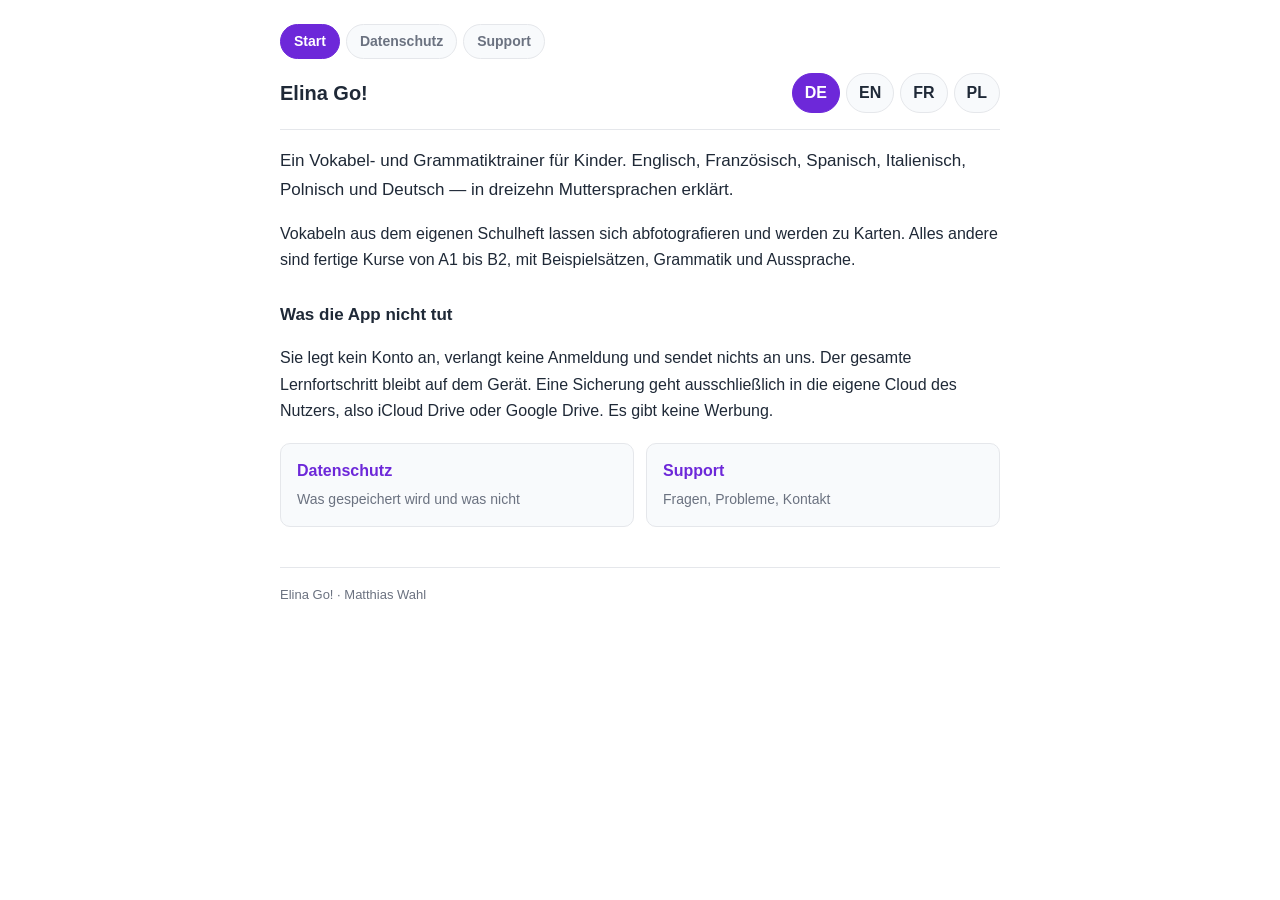
==== index.html @ 17436738 "The public pages: start, privacy and support in four languages" ====
<!doctype html>
<html lang="de">
<head>
<meta charset="utf-8" />
<meta name="viewport" content="width=device-width, initial-scale=1" />
<meta name="robots" content="all" />
<title>Elina Go!</title>
<link rel="icon" href="icon.png" />
<link rel="stylesheet" href="style.css" />
</head>
<body>
<div class="wrap">
  <div class="pages"><a href="./" aria-current="page">Start</a><a href="datenschutz.html">Datenschutz</a><a href="support.html">Support</a></div>
  <header>
    <h1>Elina Go!</h1>
    <nav aria-label="Sprache / Language">
      <button data-go="de" aria-current="true">DE</button><button data-go="en">EN</button><button data-go="fr">FR</button><button data-go="pl">PL</button>
    </nav>
  </header>

  <section data-lang="de" class="active">
    <p class="lead">Ein Vokabel- und Grammatiktrainer für Kinder. Englisch, Französisch, Spanisch,
      Italienisch, Polnisch und Deutsch — in dreizehn Muttersprachen erklärt.</p>
    <p>Vokabeln aus dem eigenen Schulheft lassen sich abfotografieren und werden zu Karten. Alles
      andere sind fertige Kurse von A1 bis B2, mit Beispielsätzen, Grammatik und Aussprache.</p>
    <h2>Was die App nicht tut</h2>
    <p>Sie legt kein Konto an, verlangt keine Anmeldung und sendet nichts an uns. Der gesamte
      Lernfortschritt bleibt auf dem Gerät. Eine Sicherung geht ausschließlich in die eigene Cloud
      des Nutzers, also iCloud Drive oder Google Drive. Es gibt keine Werbung.</p>
    <div class="cards">
      <a href="datenschutz.html"><strong>Datenschutz</strong><span>Was gespeichert wird und was nicht</span></a>
      <a href="support.html"><strong>Support</strong><span>Fragen, Probleme, Kontakt</span></a>
    </div>
  </section>

  <section data-lang="en">
    <p class="lead">A vocabulary and grammar trainer for children. English, French, Spanish, Italian,
      Polish and German — explained in thirteen native languages.</p>
    <p>Words from a child's own exercise book can be photographed and turned into cards. Everything
      else comes as prepared courses from A1 to B2, with example sentences, grammar and pronunciation.</p>
    <h2>What the app does not do</h2>
    <p>It creates no account, asks for no sign-in and sends us nothing. All learning progress stays on
      the device. A backup goes only into the user's own cloud, that is iCloud Drive or Google Drive.
      There are no adverts.</p>
    <div class="cards">
      <a href="datenschutz.html"><strong>Privacy</strong><span>What is stored and what is not</span></a>
      <a href="support.html"><strong>Support</strong><span>Questions, problems, contact</span></a>
    </div>
  </section>

  <section data-lang="fr">
    <p class="lead">Un entraîneur de vocabulaire et de grammaire pour les enfants. Anglais, français,
      espagnol, italien, polonais et allemand — expliqué en treize langues maternelles.</p>
    <p>Les mots du cahier d'école peuvent être photographiés et deviennent des cartes. Le reste, ce
      sont des cours prêts de A1 à B2, avec phrases d'exemple, grammaire et prononciation.</p>
    <h2>Ce que l'application ne fait pas</h2>
    <p>Elle ne crée aucun compte, ne demande aucune inscription et ne nous envoie rien. Toute la
      progression reste sur l'appareil. Une sauvegarde va uniquement dans le nuage personnel de
      l'utilisateur, iCloud Drive ou Google Drive. Il n'y a aucune publicité.</p>
    <div class="cards">
      <a href="datenschutz.html"><strong>Confidentialité</strong><span>Ce qui est enregistré, et ce qui ne l'est pas</span></a>
      <a href="support.html"><strong>Assistance</strong><span>Questions, problèmes, contact</span></a>
    </div>
  </section>

  <section data-lang="pl">
    <p class="lead">Trener słówek i gramatyki dla dzieci. Angielski, francuski, hiszpański, włoski,
      polski i niemiecki — objaśniany w trzynastu językach ojczystych.</p>
    <p>Słówka z własnego zeszytu można sfotografować, a aplikacja zrobi z nich fiszki. Reszta to
      gotowe kursy od A1 do B2, ze zdaniami przykładowymi, gramatyką i wymową.</p>
    <h2>Czego aplikacja nie robi</h2>
    <p>Nie zakłada konta, nie wymaga logowania i niczego do nas nie wysyła. Cały postęp zostaje na
      urządzeniu. Kopia zapasowa trafia wyłącznie do własnej chmury użytkownika, czyli iCloud Drive
      lub Google Drive. Nie ma reklam.</p>
    <div class="cards">
      <a href="datenschutz.html"><strong>Prywatność</strong><span>Co jest zapisywane, a co nie</span></a>
      <a href="support.html"><strong>Pomoc</strong><span>Pytania, problemy, kontakt</span></a>
    </div>
  </section>

  <footer>Elina Go! · <span>Matthias Wahl</span></footer>
</div>
<script>
  const buttons = document.querySelectorAll('nav button');
  const sections = document.querySelectorAll('section[data-lang]');
  function show(lang) {
    sections.forEach(s => s.classList.toggle('active', s.dataset.lang === lang));
    buttons.forEach(b => b.setAttribute('aria-current', b.dataset.go === lang ? 'true' : 'false'));
    document.documentElement.lang = lang;
    try { history.replaceState(null, '', '#' + lang); } catch (e) {}
  }
  buttons.forEach(b => b.addEventListener('click', () => show(b.dataset.go)));
  const initial = (location.hash || '').replace('#', '');
  show(['de', 'en', 'fr', 'pl'].includes(initial) ? initial : 'de');
</script>
</body>
</html>
---- style.css ----
:root { --bg:#ffffff; --fg:#1f2937; --muted:#6b7280; --line:#e5e7eb; --accent:#6d28d9; --card:#f8fafc; }
  @media (prefers-color-scheme: dark) {
    :root { --bg:#0f172a; --fg:#e5e7eb; --muted:#94a3b8; --line:#1f2937; --accent:#a78bfa; --card:#111827; }
  }
  * { box-sizing: border-box; }
  body { margin:0; background:var(--bg); color:var(--fg);
    font:16px/1.65 -apple-system,BlinkMacSystemFont,"Segoe UI",Roboto,Helvetica,Arial,sans-serif; }
  .wrap { max-width: 760px; margin: 0 auto; padding: 24px 20px 64px; }
  header { display:flex; flex-wrap:wrap; gap:12px; align-items:center; justify-content:space-between;
    border-bottom:1px solid var(--line); padding-bottom:16px; margin-bottom:8px; }
  h1 { font-size:20px; margin:0; }
  nav { display:flex; gap:6px; }
  nav button { font:inherit; font-weight:700; cursor:pointer; border:1px solid var(--line);
    background:var(--card); color:var(--fg); border-radius:999px; padding:6px 12px; }
  nav button[aria-current="true"] { background:var(--accent); color:#fff; border-color:var(--accent); }
  h2 { font-size:17px; margin:28px 0 6px; }
  a { color:var(--accent); }
  .muted { color:var(--muted); font-size:14px; }
  ul { padding-left:20px; }
  blockquote { margin:8px 0; padding:10px 14px; background:var(--card); border-left:3px solid var(--accent);
    border-radius:8px; color:var(--muted); }
  section[data-lang] { display:none; }
  section[data-lang].active { display:block; }
  footer { margin-top:40px; color:var(--muted); font-size:13px; border-top:1px solid var(--line); padding-top:16px; }

/* Added 2026-09-14 when the single privacy page became a small site. */
.lead { font-size: 17px; }
.cards { display: grid; gap: 12px; grid-template-columns: repeat(auto-fit, minmax(230px, 1fr)); margin: 18px 0; }
.cards a { display: block; text-decoration: none; color: var(--fg); background: var(--card);
  border: 1px solid var(--line); border-radius: 10px; padding: 14px 16px; }
.cards a:hover, .cards a:focus-visible { border-color: var(--accent); }
.cards strong { display: block; color: var(--accent); margin-bottom: 2px; }
.cards span { font-size: 14px; color: var(--muted); }
.pages { display: flex; gap: 6px; flex-wrap: wrap; margin-bottom: 14px; }
.pages a { font: inherit; font-size: 14px; font-weight: 700; text-decoration: none;
  border: 1px solid var(--line); background: var(--card); color: var(--muted);
  border-radius: 999px; padding: 5px 13px; }
.pages a:hover, .pages a:focus-visible { color: var(--fg); border-color: var(--accent); }
.pages a[aria-current="page"] { background: var(--accent); color: #fff; border-color: var(--accent); }
:focus-visible { outline: 2px solid var(--accent); outline-offset: 2px; }
h3 { font-size: 15px; margin: 18px 0 2px; }
blockquote a { font-weight: 700; }
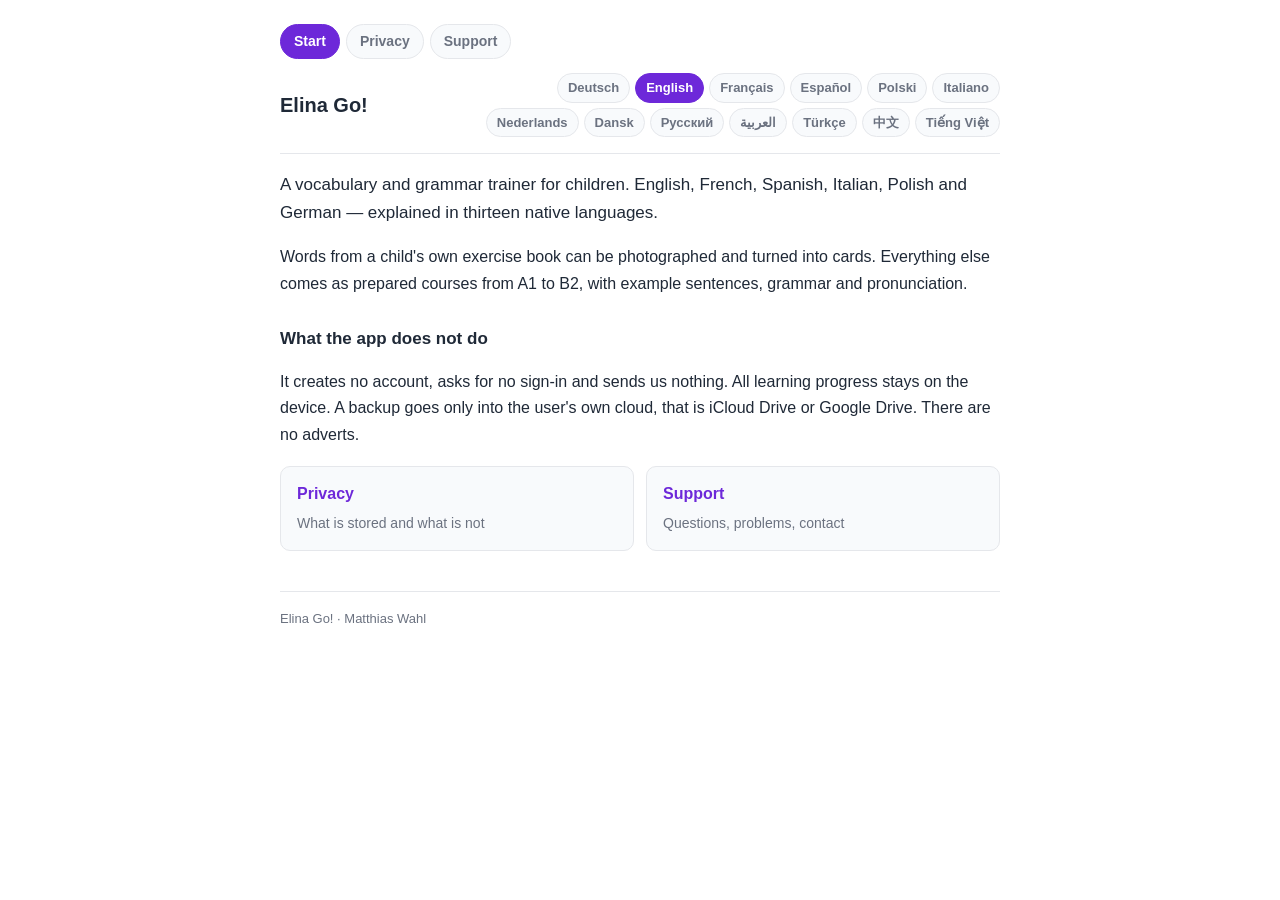
==== commit ffbacaf0: "Website aus dem App-Repo aktualisiert" ====
--- a/index.html
+++ b/index.html
@@ -9,72 +9,156 @@
 <link rel="stylesheet" href="style.css" />
 </head>
 <body>
+<!-- GENERATED by scripts/build-site.mjs from docs/legal/site/content/. Do not edit by hand. -->
 <div class="wrap">
-  <div class="pages"><a href="./" aria-current="page">Start</a><a href="datenschutz.html">Datenschutz</a><a href="support.html">Support</a></div>
+  <div class="pages"><a href="./" data-nav="start" aria-current="page">Start</a><a href="datenschutz.html" data-nav="privacy">Datenschutz</a><a href="support.html" data-nav="support">Support</a></div>
   <header>
     <h1>Elina Go!</h1>
     <nav aria-label="Sprache / Language">
-      <button data-go="de" aria-current="true">DE</button><button data-go="en">EN</button><button data-go="fr">FR</button><button data-go="pl">PL</button>
+      <button data-go="de" lang="de" aria-current="true">Deutsch</button><button data-go="en" lang="en">English</button><button data-go="fr" lang="fr">Français</button><button data-go="es" lang="es">Español</button><button data-go="pl" lang="pl">Polski</button><button data-go="it" lang="it">Italiano</button><button data-go="nl" lang="nl">Nederlands</button><button data-go="da" lang="da">Dansk</button><button data-go="ru" lang="ru">Русский</button><button data-go="ar" lang="ar">العربية</button><button data-go="tr" lang="tr">Türkçe</button><button data-go="zh" lang="zh">中文</button><button data-go="vi" lang="vi">Tiếng Việt</button>
     </nav>
   </header>
 
-  <section data-lang="de" class="active">
-    <p class="lead">Ein Vokabel- und Grammatiktrainer für Kinder. Englisch, Französisch, Spanisch,
-      Italienisch, Polnisch und Deutsch — in dreizehn Muttersprachen erklärt.</p>
-    <p>Vokabeln aus dem eigenen Schulheft lassen sich abfotografieren und werden zu Karten. Alles
-      andere sind fertige Kurse von A1 bis B2, mit Beispielsätzen, Grammatik und Aussprache.</p>
+  <section data-lang="de" data-dir="ltr" lang="de" class="active">
+    <p class="lead">Ein Vokabel- und Grammatiktrainer für Kinder. Englisch, Französisch, Spanisch, Italienisch, Polnisch und Deutsch — erklärt in dreizehn Muttersprachen.</p>
+    <p>Vokabeln aus dem eigenen Schulheft lassen sich abfotografieren und werden zu Karten. Alles andere sind fertige Kurse von A1 bis B2, mit Beispielsätzen, Grammatik und Aussprache.</p>
     <h2>Was die App nicht tut</h2>
-    <p>Sie legt kein Konto an, verlangt keine Anmeldung und sendet nichts an uns. Der gesamte
-      Lernfortschritt bleibt auf dem Gerät. Eine Sicherung geht ausschließlich in die eigene Cloud
-      des Nutzers, also iCloud Drive oder Google Drive. Es gibt keine Werbung.</p>
+    <p>Sie legt kein Konto an, verlangt keine Anmeldung und sendet nichts an uns. Der gesamte Lernfortschritt bleibt auf dem Gerät. Eine Sicherung geht ausschließlich in die eigene Cloud des Nutzers, also iCloud Drive oder Google Drive. Es gibt keine Werbung.</p>
     <div class="cards">
       <a href="datenschutz.html"><strong>Datenschutz</strong><span>Was gespeichert wird und was nicht</span></a>
       <a href="support.html"><strong>Support</strong><span>Fragen, Probleme, Kontakt</span></a>
     </div>
   </section>
 
-  <section data-lang="en">
-    <p class="lead">A vocabulary and grammar trainer for children. English, French, Spanish, Italian,
-      Polish and German — explained in thirteen native languages.</p>
-    <p>Words from a child's own exercise book can be photographed and turned into cards. Everything
-      else comes as prepared courses from A1 to B2, with example sentences, grammar and pronunciation.</p>
+  <section data-lang="en" data-dir="ltr" lang="en">
+    <p class="lead">A vocabulary and grammar trainer for children. English, French, Spanish, Italian, Polish and German — explained in thirteen native languages.</p>
+    <p>Words from a child's own exercise book can be photographed and turned into cards. Everything else comes as prepared courses from A1 to B2, with example sentences, grammar and pronunciation.</p>
     <h2>What the app does not do</h2>
-    <p>It creates no account, asks for no sign-in and sends us nothing. All learning progress stays on
-      the device. A backup goes only into the user's own cloud, that is iCloud Drive or Google Drive.
-      There are no adverts.</p>
+    <p>It creates no account, asks for no sign-in and sends us nothing. All learning progress stays on the device. A backup goes only into the user's own cloud, that is iCloud Drive or Google Drive. There are no adverts.</p>
     <div class="cards">
       <a href="datenschutz.html"><strong>Privacy</strong><span>What is stored and what is not</span></a>
       <a href="support.html"><strong>Support</strong><span>Questions, problems, contact</span></a>
     </div>
   </section>
 
-  <section data-lang="fr">
-    <p class="lead">Un entraîneur de vocabulaire et de grammaire pour les enfants. Anglais, français,
-      espagnol, italien, polonais et allemand — expliqué en treize langues maternelles.</p>
-    <p>Les mots du cahier d'école peuvent être photographiés et deviennent des cartes. Le reste, ce
-      sont des cours prêts de A1 à B2, avec phrases d'exemple, grammaire et prononciation.</p>
+  <section data-lang="fr" data-dir="ltr" lang="fr">
+    <p class="lead">Un entraîneur de vocabulaire et de grammaire pour les enfants. Anglais, français, espagnol, italien, polonais et allemand — expliqué en treize langues maternelles.</p>
+    <p>Les mots du cahier d'école peuvent être photographiés : l'application en fait des cartes. Le reste, ce sont des cours prêts à l'emploi de A1 à B2, avec phrases d'exemple, grammaire et prononciation.</p>
     <h2>Ce que l'application ne fait pas</h2>
-    <p>Elle ne crée aucun compte, ne demande aucune inscription et ne nous envoie rien. Toute la
-      progression reste sur l'appareil. Une sauvegarde va uniquement dans le nuage personnel de
-      l'utilisateur, iCloud Drive ou Google Drive. Il n'y a aucune publicité.</p>
+    <p>Elle ne crée aucun compte, ne demande aucune inscription et ne nous envoie rien. Toute la progression reste sur l'appareil. Une sauvegarde va uniquement dans le nuage personnel de l'utilisateur, iCloud Drive ou Google Drive. Il n'y a aucune publicité.</p>
     <div class="cards">
       <a href="datenschutz.html"><strong>Confidentialité</strong><span>Ce qui est enregistré, et ce qui ne l'est pas</span></a>
       <a href="support.html"><strong>Assistance</strong><span>Questions, problèmes, contact</span></a>
     </div>
   </section>
 
-  <section data-lang="pl">
-    <p class="lead">Trener słówek i gramatyki dla dzieci. Angielski, francuski, hiszpański, włoski,
-      polski i niemiecki — objaśniany w trzynastu językach ojczystych.</p>
-    <p>Słówka z własnego zeszytu można sfotografować, a aplikacja zrobi z nich fiszki. Reszta to
-      gotowe kursy od A1 do B2, ze zdaniami przykładowymi, gramatyką i wymową.</p>
+  <section data-lang="es" data-dir="ltr" lang="es">
+    <p class="lead">Un entrenador de vocabulario y gramática para niños. Inglés, francés, español, italiano, polaco y alemán — explicado en trece lenguas maternas.</p>
+    <p>Las palabras del propio cuaderno se pueden fotografiar y la aplicación las convierte en tarjetas. Lo demás son cursos ya preparados de A1 a B2, con frases de ejemplo, gramática y pronunciación.</p>
+    <h2>Lo que la aplicación no hace</h2>
+    <p>No crea ninguna cuenta, no pide registro y no nos envía nada. Todo el progreso se queda en el dispositivo. Una copia de seguridad va únicamente a la nube propia del usuario, es decir iCloud Drive o Google Drive. No hay publicidad.</p>
+    <div class="cards">
+      <a href="datenschutz.html"><strong>Privacidad</strong><span>Qué se guarda y qué no</span></a>
+      <a href="support.html"><strong>Ayuda</strong><span>Preguntas, problemas, contacto</span></a>
+    </div>
+  </section>
+
+  <section data-lang="pl" data-dir="ltr" lang="pl">
+    <p class="lead">Trener słówek i gramatyki dla dzieci. Angielski, francuski, hiszpański, włoski, polski i niemiecki — objaśniany w trzynastu językach ojczystych.</p>
+    <p>Słówka z własnego zeszytu można sfotografować, a aplikacja zrobi z nich fiszki. Reszta to gotowe kursy od A1 do B2, ze zdaniami przykładowymi, gramatyką i wymową.</p>
     <h2>Czego aplikacja nie robi</h2>
-    <p>Nie zakłada konta, nie wymaga logowania i niczego do nas nie wysyła. Cały postęp zostaje na
-      urządzeniu. Kopia zapasowa trafia wyłącznie do własnej chmury użytkownika, czyli iCloud Drive
-      lub Google Drive. Nie ma reklam.</p>
+    <p>Nie zakłada konta, nie wymaga logowania i niczego do nas nie wysyła. Cały postęp zostaje na urządzeniu. Kopia zapasowa trafia wyłącznie do własnej chmury użytkownika, czyli iCloud Drive lub Google Drive. Nie ma reklam.</p>
     <div class="cards">
       <a href="datenschutz.html"><strong>Prywatność</strong><span>Co jest zapisywane, a co nie</span></a>
       <a href="support.html"><strong>Pomoc</strong><span>Pytania, problemy, kontakt</span></a>
+    </div>
+  </section>
+
+  <section data-lang="it" data-dir="ltr" lang="it">
+    <p class="lead">Un allenatore di vocaboli e grammatica per bambini. Inglese, francese, spagnolo, italiano, polacco e tedesco — spiegato in tredici lingue madri.</p>
+    <p>I vocaboli del quaderno di scuola si possono fotografare e l'app li trasforma in schede. Il resto sono corsi già pronti dall'A1 al B2, con frasi di esempio, grammatica e pronuncia.</p>
+    <h2>Che cosa l'app non fa</h2>
+    <p>Non crea account, non chiede registrazione e non ci invia nulla. Tutti i progressi restano sul dispositivo. Un backup finisce soltanto nel cloud personale dell'utente, cioè iCloud Drive o Google Drive. Non c'è pubblicità.</p>
+    <div class="cards">
+      <a href="datenschutz.html"><strong>Privacy</strong><span>Che cosa viene salvato e che cosa no</span></a>
+      <a href="support.html"><strong>Assistenza</strong><span>Domande, problemi, contatto</span></a>
+    </div>
+  </section>
+
+  <section data-lang="nl" data-dir="ltr" lang="nl">
+    <p class="lead">Een woordjes- en grammaticatrainer voor kinderen. Engels, Frans, Spaans, Italiaans, Pools en Duits — uitgelegd in dertien moedertalen.</p>
+    <p>Woorden uit het eigen schoolschrift kun je fotograferen; de app maakt er kaartjes van. De rest zijn kant-en-klare cursussen van A1 tot B2, met voorbeeldzinnen, grammatica en uitspraak.</p>
+    <h2>Wat de app niet doet</h2>
+    <p>Hij maakt geen account aan, vraagt niet om aanmelden en stuurt ons niets. Alle voortgang blijft op het toestel. Een reservekopie gaat uitsluitend naar de eigen cloud van de gebruiker, dus iCloud Drive of Google Drive. Er is geen reclame.</p>
+    <div class="cards">
+      <a href="datenschutz.html"><strong>Privacy</strong><span>Wat wel en niet wordt bewaard</span></a>
+      <a href="support.html"><strong>Hulp</strong><span>Vragen, problemen, contact</span></a>
+    </div>
+  </section>
+
+  <section data-lang="da" data-dir="ltr" lang="da">
+    <p class="lead">En gloses- og grammatiktræner for børn. Engelsk, fransk, spansk, italiensk, polsk og tysk — forklaret på tretten modersmål.</p>
+    <p>Gloser fra barnets egen skolebog kan fotograferes, og appen laver kort ud af dem. Resten er færdige kurser fra A1 til B2 med eksempelsætninger, grammatik og udtale.</p>
+    <h2>Hvad appen ikke gør</h2>
+    <p>Den opretter ingen konto, beder ikke om login og sender os ingenting. Al fremgang bliver på enheden. En sikkerhedskopi havner udelukkende i brugerens egen sky, altså iCloud Drive eller Google Drive. Der er ingen reklamer.</p>
+    <div class="cards">
+      <a href="datenschutz.html"><strong>Privatliv</strong><span>Hvad der gemmes, og hvad der ikke gør</span></a>
+      <a href="support.html"><strong>Hjælp</strong><span>Spørgsmål, problemer, kontakt</span></a>
+    </div>
+  </section>
+
+  <section data-lang="ru" data-dir="ltr" lang="ru">
+    <p class="lead">Тренажёр слов и грамматики для детей. Английский, французский, испанский, итальянский, польский и немецкий — с объяснениями на тринадцати родных языках.</p>
+    <p>Слова из школьной тетради можно сфотографировать, и приложение сделает из них карточки. Всё остальное — готовые курсы от A1 до B2 с примерами предложений, грамматикой и произношением.</p>
+    <h2>Чего приложение не делает</h2>
+    <p>Оно не создаёт учётную запись, не требует входа и ничего нам не отправляет. Весь прогресс остаётся на устройстве. Резервная копия попадает только в собственное облако пользователя — iCloud Drive или Google Drive. Рекламы нет.</p>
+    <div class="cards">
+      <a href="datenschutz.html"><strong>Конфиденциальность</strong><span>Что сохраняется, а что нет</span></a>
+      <a href="support.html"><strong>Поддержка</strong><span>Вопросы, проблемы, связь</span></a>
+    </div>
+  </section>
+
+  <section data-lang="ar" data-dir="rtl" lang="ar">
+    <p class="lead">مدرّب مفردات وقواعد للأطفال. الإنجليزية والفرنسية والإسبانية والإيطالية والبولندية والألمانية — مشروحة بثلاث عشرة لغة أمّ.</p>
+    <p>يمكن تصوير الكلمات من دفتر المدرسة، فيحوّلها التطبيق إلى بطاقات. وما عدا ذلك دورات جاهزة من A1 إلى B2، مع جمل أمثلة وقواعد ونطق.</p>
+    <h2>ما لا يفعله التطبيق</h2>
+    <p>لا ينشئ حسابًا، ولا يطلب تسجيل دخول، ولا يرسل إلينا شيئًا. يبقى كل التقدّم على الجهاز. والنسخة الاحتياطية تذهب حصرًا إلى سحابة المستخدم نفسه، أي iCloud Drive أو Google Drive. ولا توجد إعلانات.</p>
+    <div class="cards">
+      <a href="datenschutz.html"><strong>الخصوصية</strong><span>ما يُحفظ وما لا يُحفظ</span></a>
+      <a href="support.html"><strong>الدعم</strong><span>أسئلة ومشكلات وتواصل</span></a>
+    </div>
+  </section>
+
+  <section data-lang="tr" data-dir="ltr" lang="tr">
+    <p class="lead">Çocuklar için kelime ve dilbilgisi çalıştırıcısı. İngilizce, Fransızca, İspanyolca, İtalyanca, Lehçe ve Almanca — on üç ana dilde anlatılıyor.</p>
+    <p>Çocuğun kendi defterindeki kelimeler fotoğraflanabilir, uygulama bunlardan kart yapar. Gerisi A1'den B2'ye hazır kurslar: örnek cümleler, dilbilgisi ve telaffuz.</p>
+    <h2>Uygulamanın yapmadıkları</h2>
+    <p>Hesap açmaz, giriş istemez ve bize hiçbir şey göndermez. Tüm ilerleme cihazda kalır. Yedek yalnızca kullanıcının kendi bulutuna, yani iCloud Drive veya Google Drive'a gider. Reklam yoktur.</p>
+    <div class="cards">
+      <a href="datenschutz.html"><strong>Gizlilik</strong><span>Ne saklanıyor, ne saklanmıyor</span></a>
+      <a href="support.html"><strong>Destek</strong><span>Sorular, sorunlar, iletişim</span></a>
+    </div>
+  </section>
+
+  <section data-lang="zh" data-dir="ltr" lang="zh">
+    <p class="lead">给孩子的单词和语法练习应用。英语、法语、西班牙语、意大利语、波兰语和德语 —— 用十三种母语讲解。</p>
+    <p>课本上的单词可以直接拍照，应用会把它们变成卡片。其余是从 A1 到 B2 的现成课程，配有例句、语法和发音。</p>
+    <h2>这个应用不做的事</h2>
+    <p>它不创建账号，不要求登录，也不向我们发送任何东西。所有学习进度都留在设备上。备份只会存入用户自己的云端，也就是 iCloud Drive 或 Google Drive。没有广告。</p>
+    <div class="cards">
+      <a href="datenschutz.html"><strong>隐私</strong><span>哪些会保存，哪些不会</span></a>
+      <a href="support.html"><strong>支持</strong><span>疑问、故障、联系方式</span></a>
+    </div>
+  </section>
+
+  <section data-lang="vi" data-dir="ltr" lang="vi">
+    <p class="lead">Ứng dụng luyện từ vựng và ngữ pháp cho trẻ em. Tiếng Anh, Pháp, Tây Ban Nha, Ý, Ba Lan và Đức — được giải thích bằng mười ba tiếng mẹ đẻ.</p>
+    <p>Từ vựng trong vở của chính các em có thể chụp lại, và ứng dụng biến chúng thành thẻ. Phần còn lại là các khoá học sẵn từ A1 đến B2, kèm câu ví dụ, ngữ pháp và phát âm.</p>
+    <h2>Những điều ứng dụng không làm</h2>
+    <p>Ứng dụng không tạo tài khoản, không yêu cầu đăng nhập và không gửi gì cho chúng tôi. Mọi tiến độ đều ở lại trên máy. Bản sao lưu chỉ đi vào đám mây của chính người dùng, tức iCloud Drive hoặc Google Drive. Không có quảng cáo.</p>
+    <div class="cards">
+      <a href="datenschutz.html"><strong>Quyền riêng tư</strong><span>Những gì được lưu và những gì không</span></a>
+      <a href="support.html"><strong>Hỗ trợ</strong><span>Câu hỏi, sự cố, liên hệ</span></a>
     </div>
   </section>
 
@@ -84,14 +168,21 @@
   const buttons = document.querySelectorAll('nav button');
   const sections = document.querySelectorAll('section[data-lang]');
   function show(lang) {
-    sections.forEach(s => s.classList.toggle('active', s.dataset.lang === lang));
-    buttons.forEach(b => b.setAttribute('aria-current', b.dataset.go === lang ? 'true' : 'false'));
+    sections.forEach((s) => s.classList.toggle('active', s.dataset.lang === lang));
+    buttons.forEach((b) => b.setAttribute('aria-current', b.dataset.go === lang ? 'true' : 'false'));
+    const active = document.querySelector('section[data-lang="' + lang + '"]');
     document.documentElement.lang = lang;
+    // Arabic reads right to left; the whole page turns, not just the text block.
+    document.documentElement.dir = active && active.dataset.dir === 'rtl' ? 'rtl' : 'ltr';
+    const labels = navLabels[lang];
+    if (labels) document.querySelectorAll('a[data-nav]').forEach((a) => { a.textContent = labels[a.dataset.nav]; });
     try { history.replaceState(null, '', '#' + lang); } catch (e) {}
   }
-  buttons.forEach(b => b.addEventListener('click', () => show(b.dataset.go)));
+  buttons.forEach((b) => b.addEventListener('click', () => show(b.dataset.go)));
+  const navLabels = {"de":{"start":"Start","privacy":"Datenschutz","support":"Support"},"en":{"start":"Start","privacy":"Privacy","support":"Support"},"fr":{"start":"Accueil","privacy":"Confidentialité","support":"Assistance"},"es":{"start":"Inicio","privacy":"Privacidad","support":"Ayuda"},"pl":{"start":"Start","privacy":"Prywatność","support":"Pomoc"},"it":{"start":"Inizio","privacy":"Privacy","support":"Assistenza"},"nl":{"start":"Start","privacy":"Privacy","support":"Hulp"},"da":{"start":"Start","privacy":"Privatliv","support":"Hjælp"},"ru":{"start":"Начало","privacy":"Конфиденциальность","support":"Поддержка"},"ar":{"start":"البداية","privacy":"الخصوصية","support":"الدعم"},"tr":{"start":"Başlangıç","privacy":"Gizlilik","support":"Destek"},"zh":{"start":"首页","privacy":"隐私","support":"支持"},"vi":{"start":"Trang đầu","privacy":"Quyền riêng tư","support":"Hỗ trợ"}};
+  const known = ["de","en","fr","es","pl","it","nl","da","ru","ar","tr","zh","vi"];
   const initial = (location.hash || '').replace('#', '');
-  show(['de', 'en', 'fr', 'pl'].includes(initial) ? initial : 'de');
+  show(known.includes(initial) ? initial : (known.find((l) => navigator.language.startsWith(l)) || 'de'));
 </script>
 </body>
 </html>
--- a/style.css
+++ b/style.css
@@ -9,9 +9,10 @@
   header { display:flex; flex-wrap:wrap; gap:12px; align-items:center; justify-content:space-between;
     border-bottom:1px solid var(--line); padding-bottom:16px; margin-bottom:8px; }
   h1 { font-size:20px; margin:0; }
-  nav { display:flex; gap:6px; }
-  nav button { font:inherit; font-weight:700; cursor:pointer; border:1px solid var(--line);
-    background:var(--card); color:var(--fg); border-radius:999px; padding:6px 12px; }
+  nav { display:flex; gap:5px; flex-wrap:wrap; justify-content:flex-end; max-width:520px; }
+  nav button { font:inherit; font-size:13px; font-weight:700; cursor:pointer; border:1px solid var(--line);
+    background:var(--card); color:var(--muted); border-radius:999px; padding:4px 10px; line-height:1.5; }
+nav button:hover { color:var(--fg); border-color:var(--accent); }
   nav button[aria-current="true"] { background:var(--accent); color:#fff; border-color:var(--accent); }
   h2 { font-size:17px; margin:28px 0 6px; }
   a { color:var(--accent); }
@@ -40,3 +41,8 @@
 :focus-visible { outline: 2px solid var(--accent); outline-offset: 2px; }
 h3 { font-size: 15px; margin: 18px 0 2px; }
 blockquote a { font-weight: 700; }
+
+/* Arabic turns the whole page, so the two nav rows have to turn with it. */
+[dir="rtl"] .pages, [dir="rtl"] nav { justify-content:flex-start; }
+[dir="rtl"] blockquote { border-left:none; border-right:3px solid var(--accent); }
+[dir="rtl"] ul { padding-left:0; padding-right:20px; }
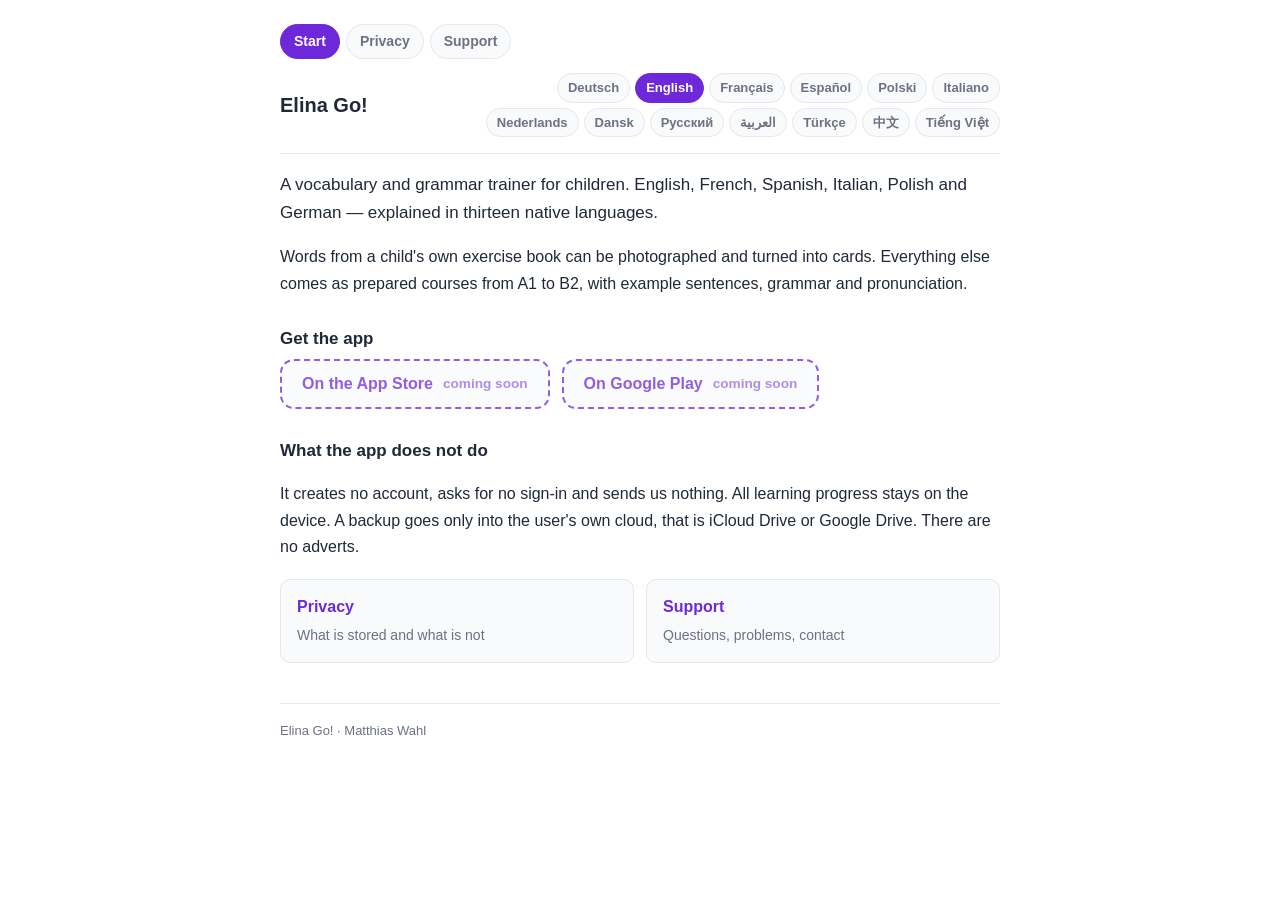
==== commit 2cbdba95: "Website aus dem App-Repo aktualisiert" ====
--- a/index.html
+++ b/index.html
@@ -22,6 +22,8 @@
   <section data-lang="de" data-dir="ltr" lang="de" class="active">
     <p class="lead">Ein Vokabel- und Grammatiktrainer für Kinder. Englisch, Französisch, Spanisch, Italienisch, Polnisch und Deutsch — erklärt in dreizehn Muttersprachen.</p>
     <p>Vokabeln aus dem eigenen Schulheft lassen sich abfotografieren und werden zu Karten. Alles andere sind fertige Kurse von A1 bis B2, mit Beispielsätzen, Grammatik und Aussprache.</p>
+    <h2>Die App holen</h2>
+    <div class="stores"><span class="store off">Im App Store<em>bald verfügbar</em></span><span class="store off">Bei Google Play<em>bald verfügbar</em></span></div>
     <h2>Was die App nicht tut</h2>
     <p>Sie legt kein Konto an, verlangt keine Anmeldung und sendet nichts an uns. Der gesamte Lernfortschritt bleibt auf dem Gerät. Eine Sicherung geht ausschließlich in die eigene Cloud des Nutzers, also iCloud Drive oder Google Drive. Es gibt keine Werbung.</p>
     <div class="cards">
@@ -33,6 +35,8 @@
   <section data-lang="en" data-dir="ltr" lang="en">
     <p class="lead">A vocabulary and grammar trainer for children. English, French, Spanish, Italian, Polish and German — explained in thirteen native languages.</p>
     <p>Words from a child's own exercise book can be photographed and turned into cards. Everything else comes as prepared courses from A1 to B2, with example sentences, grammar and pronunciation.</p>
+    <h2>Get the app</h2>
+    <div class="stores"><span class="store off">On the App Store<em>coming soon</em></span><span class="store off">On Google Play<em>coming soon</em></span></div>
     <h2>What the app does not do</h2>
     <p>It creates no account, asks for no sign-in and sends us nothing. All learning progress stays on the device. A backup goes only into the user's own cloud, that is iCloud Drive or Google Drive. There are no adverts.</p>
     <div class="cards">
@@ -44,6 +48,8 @@
   <section data-lang="fr" data-dir="ltr" lang="fr">
     <p class="lead">Un entraîneur de vocabulaire et de grammaire pour les enfants. Anglais, français, espagnol, italien, polonais et allemand — expliqué en treize langues maternelles.</p>
     <p>Les mots du cahier d'école peuvent être photographiés : l'application en fait des cartes. Le reste, ce sont des cours prêts à l'emploi de A1 à B2, avec phrases d'exemple, grammaire et prononciation.</p>
+    <h2>Obtenir l'application</h2>
+    <div class="stores"><span class="store off">Sur l'App Store<em>bientôt disponible</em></span><span class="store off">Sur Google Play<em>bientôt disponible</em></span></div>
     <h2>Ce que l'application ne fait pas</h2>
     <p>Elle ne crée aucun compte, ne demande aucune inscription et ne nous envoie rien. Toute la progression reste sur l'appareil. Une sauvegarde va uniquement dans le nuage personnel de l'utilisateur, iCloud Drive ou Google Drive. Il n'y a aucune publicité.</p>
     <div class="cards">
@@ -55,6 +61,8 @@
   <section data-lang="es" data-dir="ltr" lang="es">
     <p class="lead">Un entrenador de vocabulario y gramática para niños. Inglés, francés, español, italiano, polaco y alemán — explicado en trece lenguas maternas.</p>
     <p>Las palabras del propio cuaderno se pueden fotografiar y la aplicación las convierte en tarjetas. Lo demás son cursos ya preparados de A1 a B2, con frases de ejemplo, gramática y pronunciación.</p>
+    <h2>Consigue la app</h2>
+    <div class="stores"><span class="store off">En el App Store<em>muy pronto</em></span><span class="store off">En Google Play<em>muy pronto</em></span></div>
     <h2>Lo que la aplicación no hace</h2>
     <p>No crea ninguna cuenta, no pide registro y no nos envía nada. Todo el progreso se queda en el dispositivo. Una copia de seguridad va únicamente a la nube propia del usuario, es decir iCloud Drive o Google Drive. No hay publicidad.</p>
     <div class="cards">
@@ -66,6 +74,8 @@
   <section data-lang="pl" data-dir="ltr" lang="pl">
     <p class="lead">Trener słówek i gramatyki dla dzieci. Angielski, francuski, hiszpański, włoski, polski i niemiecki — objaśniany w trzynastu językach ojczystych.</p>
     <p>Słówka z własnego zeszytu można sfotografować, a aplikacja zrobi z nich fiszki. Reszta to gotowe kursy od A1 do B2, ze zdaniami przykładowymi, gramatyką i wymową.</p>
+    <h2>Pobierz aplikację</h2>
+    <div class="stores"><span class="store off">W App Store<em>już wkrótce</em></span><span class="store off">W Google Play<em>już wkrótce</em></span></div>
     <h2>Czego aplikacja nie robi</h2>
     <p>Nie zakłada konta, nie wymaga logowania i niczego do nas nie wysyła. Cały postęp zostaje na urządzeniu. Kopia zapasowa trafia wyłącznie do własnej chmury użytkownika, czyli iCloud Drive lub Google Drive. Nie ma reklam.</p>
     <div class="cards">
@@ -77,6 +87,8 @@
   <section data-lang="it" data-dir="ltr" lang="it">
     <p class="lead">Un allenatore di vocaboli e grammatica per bambini. Inglese, francese, spagnolo, italiano, polacco e tedesco — spiegato in tredici lingue madri.</p>
     <p>I vocaboli del quaderno di scuola si possono fotografare e l'app li trasforma in schede. Il resto sono corsi già pronti dall'A1 al B2, con frasi di esempio, grammatica e pronuncia.</p>
+    <h2>Scarica l'app</h2>
+    <div class="stores"><span class="store off">Su App Store<em>presto disponibile</em></span><span class="store off">Su Google Play<em>presto disponibile</em></span></div>
     <h2>Che cosa l'app non fa</h2>
     <p>Non crea account, non chiede registrazione e non ci invia nulla. Tutti i progressi restano sul dispositivo. Un backup finisce soltanto nel cloud personale dell'utente, cioè iCloud Drive o Google Drive. Non c'è pubblicità.</p>
     <div class="cards">
@@ -88,6 +100,8 @@
   <section data-lang="nl" data-dir="ltr" lang="nl">
     <p class="lead">Een woordjes- en grammaticatrainer voor kinderen. Engels, Frans, Spaans, Italiaans, Pools en Duits — uitgelegd in dertien moedertalen.</p>
     <p>Woorden uit het eigen schoolschrift kun je fotograferen; de app maakt er kaartjes van. De rest zijn kant-en-klare cursussen van A1 tot B2, met voorbeeldzinnen, grammatica en uitspraak.</p>
+    <h2>Haal de app</h2>
+    <div class="stores"><span class="store off">In de App Store<em>binnenkort</em></span><span class="store off">Op Google Play<em>binnenkort</em></span></div>
     <h2>Wat de app niet doet</h2>
     <p>Hij maakt geen account aan, vraagt niet om aanmelden en stuurt ons niets. Alle voortgang blijft op het toestel. Een reservekopie gaat uitsluitend naar de eigen cloud van de gebruiker, dus iCloud Drive of Google Drive. Er is geen reclame.</p>
     <div class="cards">
@@ -99,6 +113,8 @@
   <section data-lang="da" data-dir="ltr" lang="da">
     <p class="lead">En gloses- og grammatiktræner for børn. Engelsk, fransk, spansk, italiensk, polsk og tysk — forklaret på tretten modersmål.</p>
     <p>Gloser fra barnets egen skolebog kan fotograferes, og appen laver kort ud af dem. Resten er færdige kurser fra A1 til B2 med eksempelsætninger, grammatik og udtale.</p>
+    <h2>Hent appen</h2>
+    <div class="stores"><span class="store off">I App Store<em>kommer snart</em></span><span class="store off">På Google Play<em>kommer snart</em></span></div>
     <h2>Hvad appen ikke gør</h2>
     <p>Den opretter ingen konto, beder ikke om login og sender os ingenting. Al fremgang bliver på enheden. En sikkerhedskopi havner udelukkende i brugerens egen sky, altså iCloud Drive eller Google Drive. Der er ingen reklamer.</p>
     <div class="cards">
@@ -110,6 +126,8 @@
   <section data-lang="ru" data-dir="ltr" lang="ru">
     <p class="lead">Тренажёр слов и грамматики для детей. Английский, французский, испанский, итальянский, польский и немецкий — с объяснениями на тринадцати родных языках.</p>
     <p>Слова из школьной тетради можно сфотографировать, и приложение сделает из них карточки. Всё остальное — готовые курсы от A1 до B2 с примерами предложений, грамматикой и произношением.</p>
+    <h2>Скачать приложение</h2>
+    <div class="stores"><span class="store off">В App Store<em>скоро</em></span><span class="store off">В Google Play<em>скоро</em></span></div>
     <h2>Чего приложение не делает</h2>
     <p>Оно не создаёт учётную запись, не требует входа и ничего нам не отправляет. Весь прогресс остаётся на устройстве. Резервная копия попадает только в собственное облако пользователя — iCloud Drive или Google Drive. Рекламы нет.</p>
     <div class="cards">
@@ -121,6 +139,8 @@
   <section data-lang="ar" data-dir="rtl" lang="ar">
     <p class="lead">مدرّب مفردات وقواعد للأطفال. الإنجليزية والفرنسية والإسبانية والإيطالية والبولندية والألمانية — مشروحة بثلاث عشرة لغة أمّ.</p>
     <p>يمكن تصوير الكلمات من دفتر المدرسة، فيحوّلها التطبيق إلى بطاقات. وما عدا ذلك دورات جاهزة من A1 إلى B2، مع جمل أمثلة وقواعد ونطق.</p>
+    <h2>احصل على التطبيق</h2>
+    <div class="stores"><span class="store off">من App Store<em>قريبًا</em></span><span class="store off">من Google Play<em>قريبًا</em></span></div>
     <h2>ما لا يفعله التطبيق</h2>
     <p>لا ينشئ حسابًا، ولا يطلب تسجيل دخول، ولا يرسل إلينا شيئًا. يبقى كل التقدّم على الجهاز. والنسخة الاحتياطية تذهب حصرًا إلى سحابة المستخدم نفسه، أي iCloud Drive أو Google Drive. ولا توجد إعلانات.</p>
     <div class="cards">
@@ -132,6 +152,8 @@
   <section data-lang="tr" data-dir="ltr" lang="tr">
     <p class="lead">Çocuklar için kelime ve dilbilgisi çalıştırıcısı. İngilizce, Fransızca, İspanyolca, İtalyanca, Lehçe ve Almanca — on üç ana dilde anlatılıyor.</p>
     <p>Çocuğun kendi defterindeki kelimeler fotoğraflanabilir, uygulama bunlardan kart yapar. Gerisi A1'den B2'ye hazır kurslar: örnek cümleler, dilbilgisi ve telaffuz.</p>
+    <h2>Uygulamayı indir</h2>
+    <div class="stores"><span class="store off">App Store'da<em>çok yakında</em></span><span class="store off">Google Play'de<em>çok yakında</em></span></div>
     <h2>Uygulamanın yapmadıkları</h2>
     <p>Hesap açmaz, giriş istemez ve bize hiçbir şey göndermez. Tüm ilerleme cihazda kalır. Yedek yalnızca kullanıcının kendi bulutuna, yani iCloud Drive veya Google Drive'a gider. Reklam yoktur.</p>
     <div class="cards">
@@ -143,6 +165,8 @@
   <section data-lang="zh" data-dir="ltr" lang="zh">
     <p class="lead">给孩子的单词和语法练习应用。英语、法语、西班牙语、意大利语、波兰语和德语 —— 用十三种母语讲解。</p>
     <p>课本上的单词可以直接拍照，应用会把它们变成卡片。其余是从 A1 到 B2 的现成课程，配有例句、语法和发音。</p>
+    <h2>获取应用</h2>
+    <div class="stores"><span class="store off">在 App Store<em>即将推出</em></span><span class="store off">在 Google Play<em>即将推出</em></span></div>
     <h2>这个应用不做的事</h2>
     <p>它不创建账号，不要求登录，也不向我们发送任何东西。所有学习进度都留在设备上。备份只会存入用户自己的云端，也就是 iCloud Drive 或 Google Drive。没有广告。</p>
     <div class="cards">
@@ -154,6 +178,8 @@
   <section data-lang="vi" data-dir="ltr" lang="vi">
     <p class="lead">Ứng dụng luyện từ vựng và ngữ pháp cho trẻ em. Tiếng Anh, Pháp, Tây Ban Nha, Ý, Ba Lan và Đức — được giải thích bằng mười ba tiếng mẹ đẻ.</p>
     <p>Từ vựng trong vở của chính các em có thể chụp lại, và ứng dụng biến chúng thành thẻ. Phần còn lại là các khoá học sẵn từ A1 đến B2, kèm câu ví dụ, ngữ pháp và phát âm.</p>
+    <h2>Tải ứng dụng</h2>
+    <div class="stores"><span class="store off">Trên App Store<em>sắp ra mắt</em></span><span class="store off">Trên Google Play<em>sắp ra mắt</em></span></div>
     <h2>Những điều ứng dụng không làm</h2>
     <p>Ứng dụng không tạo tài khoản, không yêu cầu đăng nhập và không gửi gì cho chúng tôi. Mọi tiến độ đều ở lại trên máy. Bản sao lưu chỉ đi vào đám mây của chính người dùng, tức iCloud Drive hoặc Google Drive. Không có quảng cáo.</p>
     <div class="cards">
--- a/style.css
+++ b/style.css
@@ -46,3 +46,16 @@
 [dir="rtl"] .pages, [dir="rtl"] nav { justify-content:flex-start; }
 [dir="rtl"] blockquote { border-left:none; border-right:3px solid var(--accent); }
 [dir="rtl"] ul { padding-left:0; padding-right:20px; }
+
+/* The two store buttons on the start page. Before release they carry no link: the label
+   stays, and a small "coming soon" says why nothing happens when you press it. */
+.stores { display: flex; flex-wrap: wrap; gap: 12px; margin: 4px 0 8px; }
+.stores .store {
+  display: inline-flex; align-items: center; gap: 10px;
+  min-height: 48px; padding: 10px 20px; border-radius: 14px;
+  font-weight: 700; text-decoration: none;
+  border: 2px solid var(--accent); color: var(--accent); background: var(--card);
+}
+.stores a.store:hover { background: var(--accent); color: var(--card); }
+.stores .store.off { border-style: dashed; opacity: 0.75; cursor: default; }
+.stores .store.off em { font-style: normal; font-weight: 600; opacity: 0.7; font-size: 0.85em; }
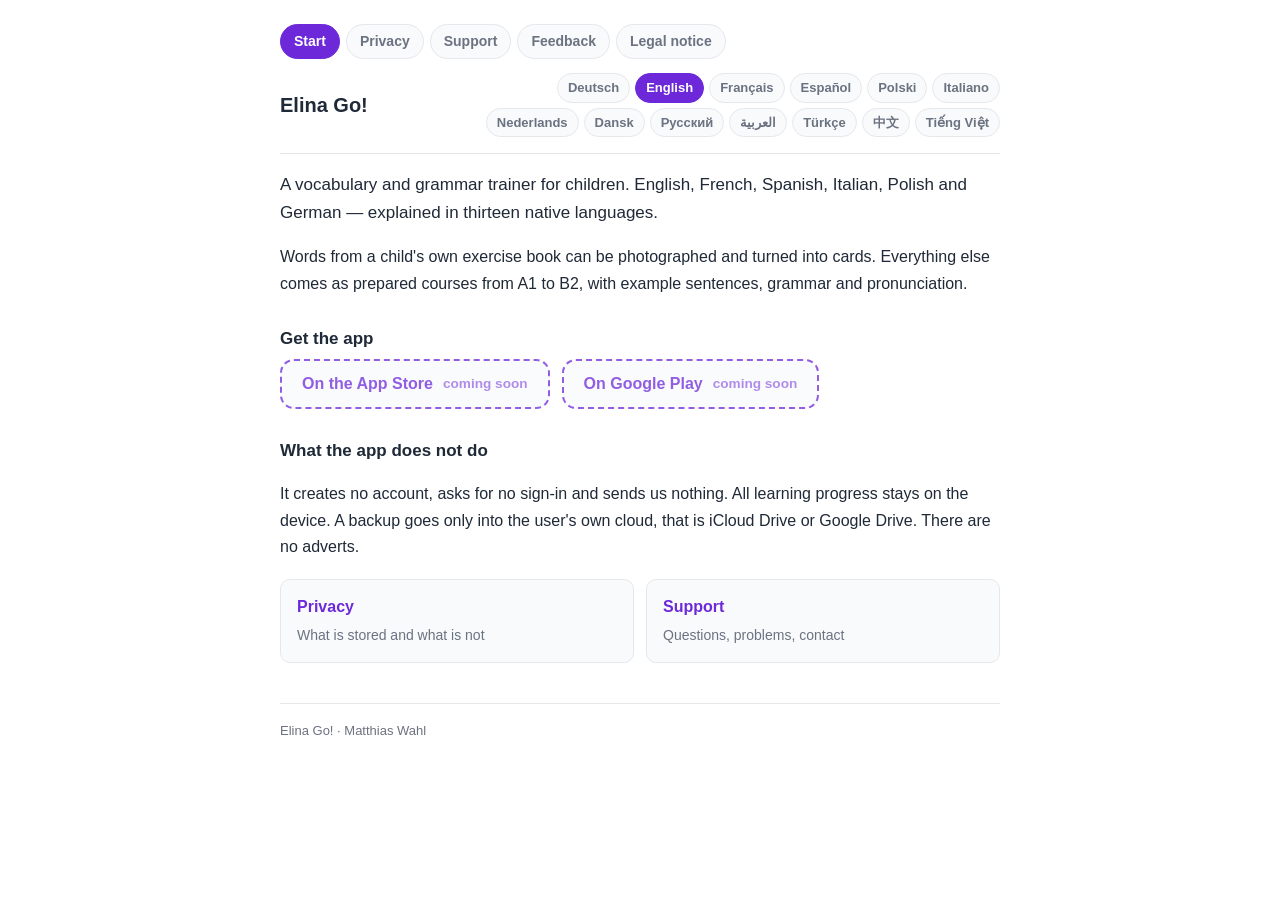
==== commit be8960e9: "Website aus dem App-Repo aktualisiert" ====
--- a/index.html
+++ b/index.html
@@ -11,7 +11,7 @@
 <body>
 <!-- GENERATED by scripts/build-site.mjs from docs/legal/site/content/. Do not edit by hand. -->
 <div class="wrap">
-  <div class="pages"><a href="./" data-nav="start" aria-current="page">Start</a><a href="datenschutz.html" data-nav="privacy">Datenschutz</a><a href="support.html" data-nav="support">Support</a></div>
+  <div class="pages"><a href="./" data-nav="start" aria-current="page">Start</a><a href="datenschutz.html" data-nav="privacy">Datenschutz</a><a href="support.html" data-nav="support">Support</a><a href="feedback.html" data-nav="feedback">Feedback</a><a href="impressum.html" data-nav="imprint">Impressum</a></div>
   <header>
     <h1>Elina Go!</h1>
     <nav aria-label="Sprache / Language">
@@ -205,7 +205,45 @@
     try { history.replaceState(null, '', '#' + lang); } catch (e) {}
   }
   buttons.forEach((b) => b.addEventListener('click', () => show(b.dataset.go)));
-  const navLabels = {"de":{"start":"Start","privacy":"Datenschutz","support":"Support"},"en":{"start":"Start","privacy":"Privacy","support":"Support"},"fr":{"start":"Accueil","privacy":"Confidentialité","support":"Assistance"},"es":{"start":"Inicio","privacy":"Privacidad","support":"Ayuda"},"pl":{"start":"Start","privacy":"Prywatność","support":"Pomoc"},"it":{"start":"Inizio","privacy":"Privacy","support":"Assistenza"},"nl":{"start":"Start","privacy":"Privacy","support":"Hulp"},"da":{"start":"Start","privacy":"Privatliv","support":"Hjælp"},"ru":{"start":"Начало","privacy":"Конфиденциальность","support":"Поддержка"},"ar":{"start":"البداية","privacy":"الخصوصية","support":"الدعم"},"tr":{"start":"Başlangıç","privacy":"Gizlilik","support":"Destek"},"zh":{"start":"首页","privacy":"隐私","support":"支持"},"vi":{"start":"Trang đầu","privacy":"Quyền riêng tư","support":"Hỗ trợ"}};
+  // The feedback page: the app hands over which form to show and which build is writing.
+  // Nothing here identifies anybody - it is the version, the platform and the course, so a
+  // report can be understood without asking back (and there is nobody to ask back).
+  var ENDPOINT = "https://elina.one/feedback.php";
+  var forms = document.querySelectorAll('form.feedback');
+  forms.forEach(function (form) {
+    var note = form.querySelector('.note');
+    var button = form.querySelector('button');
+    if (!ENDPOINT) {
+      // Nothing to post to yet: say so, rather than offer a button that does nothing.
+      note.textContent = form.dataset.missing;
+      button.disabled = true;
+      return;
+    }
+    form.addEventListener('submit', function (ev) {
+      ev.preventDefault();
+      var text = form.querySelector('textarea').value.trim();
+      if (!text) return;
+      // The app puts the version, the build, the platform and the course in the address; they
+      // travel with the message so it can be understood. Nothing here says WHO is writing -
+      // there is no field for it, and no way to reply.
+      var q = new URLSearchParams(location.search);
+      var body = new URLSearchParams({ text: text });
+      ['v', 'b', 'p', 'c'].forEach(function (k) { if (q.get(k)) body.set(k, q.get(k)); });
+      var trap = form.querySelector('input[name=website]');
+      if (trap && trap.value) body.set('website', trap.value);
+      button.disabled = true;
+      fetch(ENDPOINT, { method: 'POST', mode: 'no-cors', body: body })
+        .then(function () {
+          form.querySelector('textarea').value = '';
+          note.textContent = form.dataset.sent;
+        })
+        .catch(function () {
+          note.textContent = form.dataset.failed;
+          button.disabled = false;
+        });
+    });
+  });
+  const navLabels = {"de":{"start":"Start","privacy":"Datenschutz","support":"Support","feedback":"Feedback","imprint":"Impressum"},"en":{"start":"Start","privacy":"Privacy","support":"Support","feedback":"Feedback","imprint":"Legal notice"},"fr":{"start":"Accueil","privacy":"Confidentialité","support":"Assistance","feedback":"Retour","imprint":"Mentions légales"},"es":{"start":"Inicio","privacy":"Privacidad","support":"Ayuda","feedback":"Comentarios","imprint":"Aviso legal"},"pl":{"start":"Start","privacy":"Prywatność","support":"Pomoc","feedback":"Opinia","imprint":"Nota prawna"},"it":{"start":"Inizio","privacy":"Privacy","support":"Assistenza","feedback":"Riscontro","imprint":"Note legali"},"nl":{"start":"Start","privacy":"Privacy","support":"Hulp","feedback":"Feedback","imprint":"Colofon"},"da":{"start":"Start","privacy":"Privatliv","support":"Hjælp","feedback":"Feedback","imprint":"Kolofon"},"ru":{"start":"Начало","privacy":"Конфиденциальность","support":"Поддержка","feedback":"Отзыв","imprint":"Выходные данные"},"ar":{"start":"البداية","privacy":"الخصوصية","support":"الدعم","feedback":"ملاحظات","imprint":"بيانات الناشر"},"tr":{"start":"Başlangıç","privacy":"Gizlilik","support":"Destek","feedback":"Geri bildirim","imprint":"Künye"},"zh":{"start":"首页","privacy":"隐私","support":"支持","feedback":"反馈","imprint":"法律声明"},"vi":{"start":"Trang đầu","privacy":"Quyền riêng tư","support":"Hỗ trợ","feedback":"Góp ý","imprint":"Thông tin pháp lý"}};
   const known = ["de","en","fr","es","pl","it","nl","da","ru","ar","tr","zh","vi"];
   const initial = (location.hash || '').replace('#', '');
   show(known.includes(initial) ? initial : (known.find((l) => navigator.language.startsWith(l)) || 'de'));
--- a/style.css
+++ b/style.css
@@ -59,3 +59,17 @@
 .stores a.store:hover { background: var(--accent); color: var(--card); }
 .stores .store.off { border-style: dashed; opacity: 0.75; cursor: default; }
 .stores .store.off em { font-style: normal; font-weight: 600; opacity: 0.7; font-size: 0.85em; }
+
+  /* The feedback form. Ours, on our page - so it looks like the rest of it. */
+  form.feedback { margin:16px 0 0; display:flex; flex-direction:column; gap:10px; }
+  form.feedback textarea { font:inherit; width:100%; padding:10px 12px; border-radius:10px;
+    border:1px solid var(--line); background:var(--card); color:var(--fg); resize:vertical; }
+  form.feedback textarea:focus { outline:2px solid var(--accent); outline-offset:1px; }
+  form.feedback button { font:inherit; font-weight:700; cursor:pointer; align-self:flex-start;
+    border:none; border-radius:999px; padding:10px 22px; background:var(--accent); color:#fff; }
+  form.feedback button:disabled { opacity:.5; cursor:default; }
+  form.feedback .note { margin:0; font-size:14px; color:var(--muted); min-height:1.2em; }
+  /* The honeypot: off the page for eyes AND for screen readers, but still a real field a bot
+     will fill. `display:none` is skipped by some bots, which is the whole point of not using it. */
+  form.feedback input[name="website"] { position:absolute; left:-9999px; width:1px; height:1px;
+    opacity:0; pointer-events:none; }
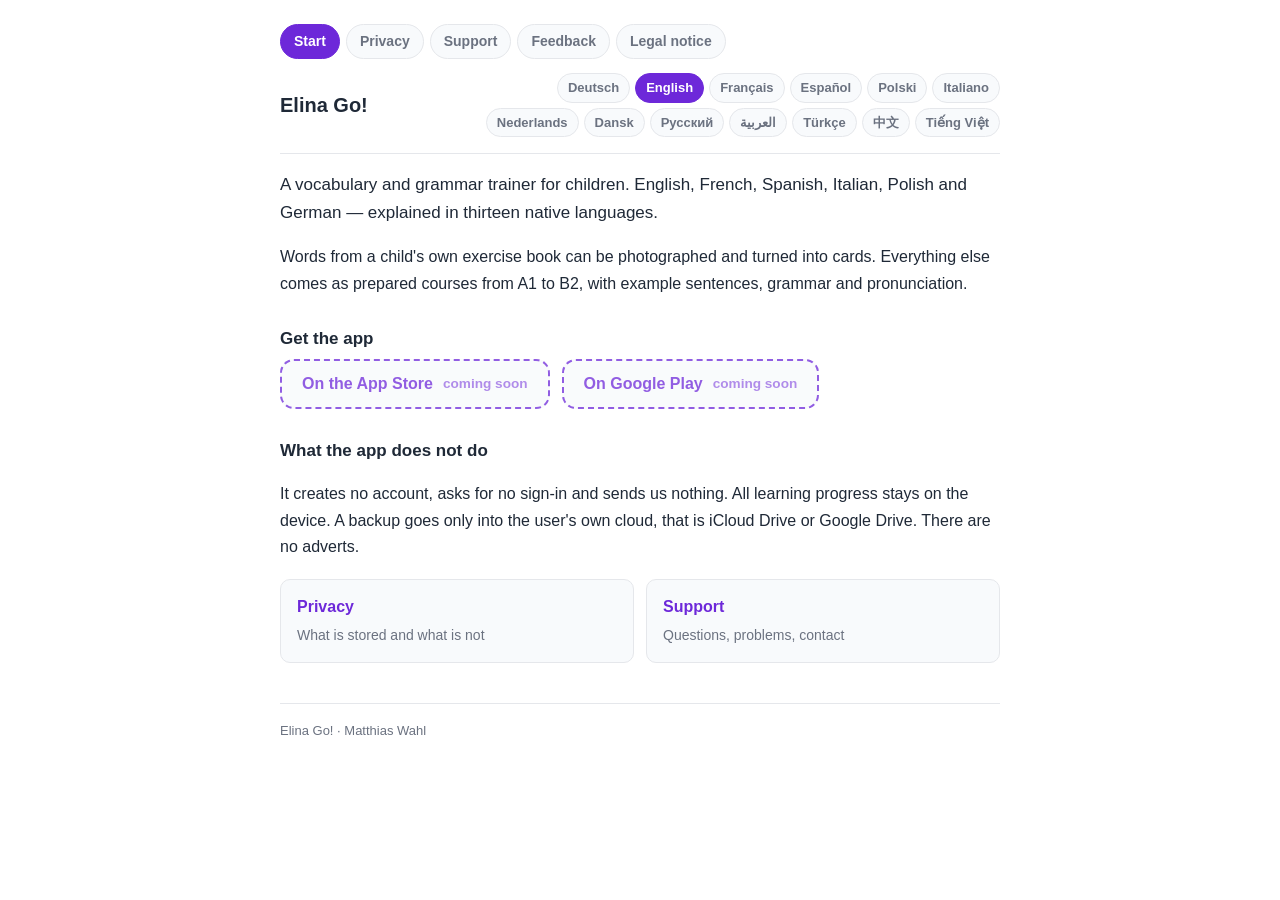
==== commit 327f0bda: "Website aus dem App-Repo aktualisiert" ====
--- a/index.html
+++ b/index.html
@@ -245,8 +245,24 @@
   });
   const navLabels = {"de":{"start":"Start","privacy":"Datenschutz","support":"Support","feedback":"Feedback","imprint":"Impressum"},"en":{"start":"Start","privacy":"Privacy","support":"Support","feedback":"Feedback","imprint":"Legal notice"},"fr":{"start":"Accueil","privacy":"Confidentialité","support":"Assistance","feedback":"Retour","imprint":"Mentions légales"},"es":{"start":"Inicio","privacy":"Privacidad","support":"Ayuda","feedback":"Comentarios","imprint":"Aviso legal"},"pl":{"start":"Start","privacy":"Prywatność","support":"Pomoc","feedback":"Opinia","imprint":"Nota prawna"},"it":{"start":"Inizio","privacy":"Privacy","support":"Assistenza","feedback":"Riscontro","imprint":"Note legali"},"nl":{"start":"Start","privacy":"Privacy","support":"Hulp","feedback":"Feedback","imprint":"Colofon"},"da":{"start":"Start","privacy":"Privatliv","support":"Hjælp","feedback":"Feedback","imprint":"Kolofon"},"ru":{"start":"Начало","privacy":"Конфиденциальность","support":"Поддержка","feedback":"Отзыв","imprint":"Выходные данные"},"ar":{"start":"البداية","privacy":"الخصوصية","support":"الدعم","feedback":"ملاحظات","imprint":"بيانات الناشر"},"tr":{"start":"Başlangıç","privacy":"Gizlilik","support":"Destek","feedback":"Geri bildirim","imprint":"Künye"},"zh":{"start":"首页","privacy":"隐私","support":"支持","feedback":"反馈","imprint":"法律声明"},"vi":{"start":"Trang đầu","privacy":"Quyền riêng tư","support":"Hỗ trợ","feedback":"Góp ý","imprint":"Thông tin pháp lý"}};
   const known = ["de","en","fr","es","pl","it","nl","da","ru","ar","tr","zh","vi"];
-  const initial = (location.hash || '').replace('#', '');
-  show(known.includes(initial) ? initial : (known.find((l) => navigator.language.startsWith(l)) || 'de'));
+  // Inlined from scripts/lib/pickLang.mjs so the page and its test run the SAME rule: the app
+  // asks for a language in the address, and ignoring that put a German child on the English
+  // page (2026-09-15). A copy here would be a copy that drifts.
+  function pickLang({ hash, search, navigatorLang, known }) {
+  const has = (v) => (v && known.indexOf(v) !== -1 ? v : '');
+
+  // Exact matches only: 'den' is not German, and 'de-informal' is not a language we have.
+  const asked = has(new URLSearchParams(String(search || '').replace(/^\?/, '')).get('lang') || '');
+  if (asked) return asked;
+
+  const linked = has(String(hash || '').replace('#', ''));
+  if (linked) return linked;
+
+  // The browser's tag is a full locale ('fr-CA'), so here a prefix IS the right comparison.
+  const tag = String(navigatorLang || '');
+  return known.find((l) => tag.toLowerCase().startsWith(l)) || 'de';
+}
+  show(pickLang({ hash: location.hash, search: location.search, navigatorLang: navigator.language, known: known }));
 </script>
 </body>
 </html>
